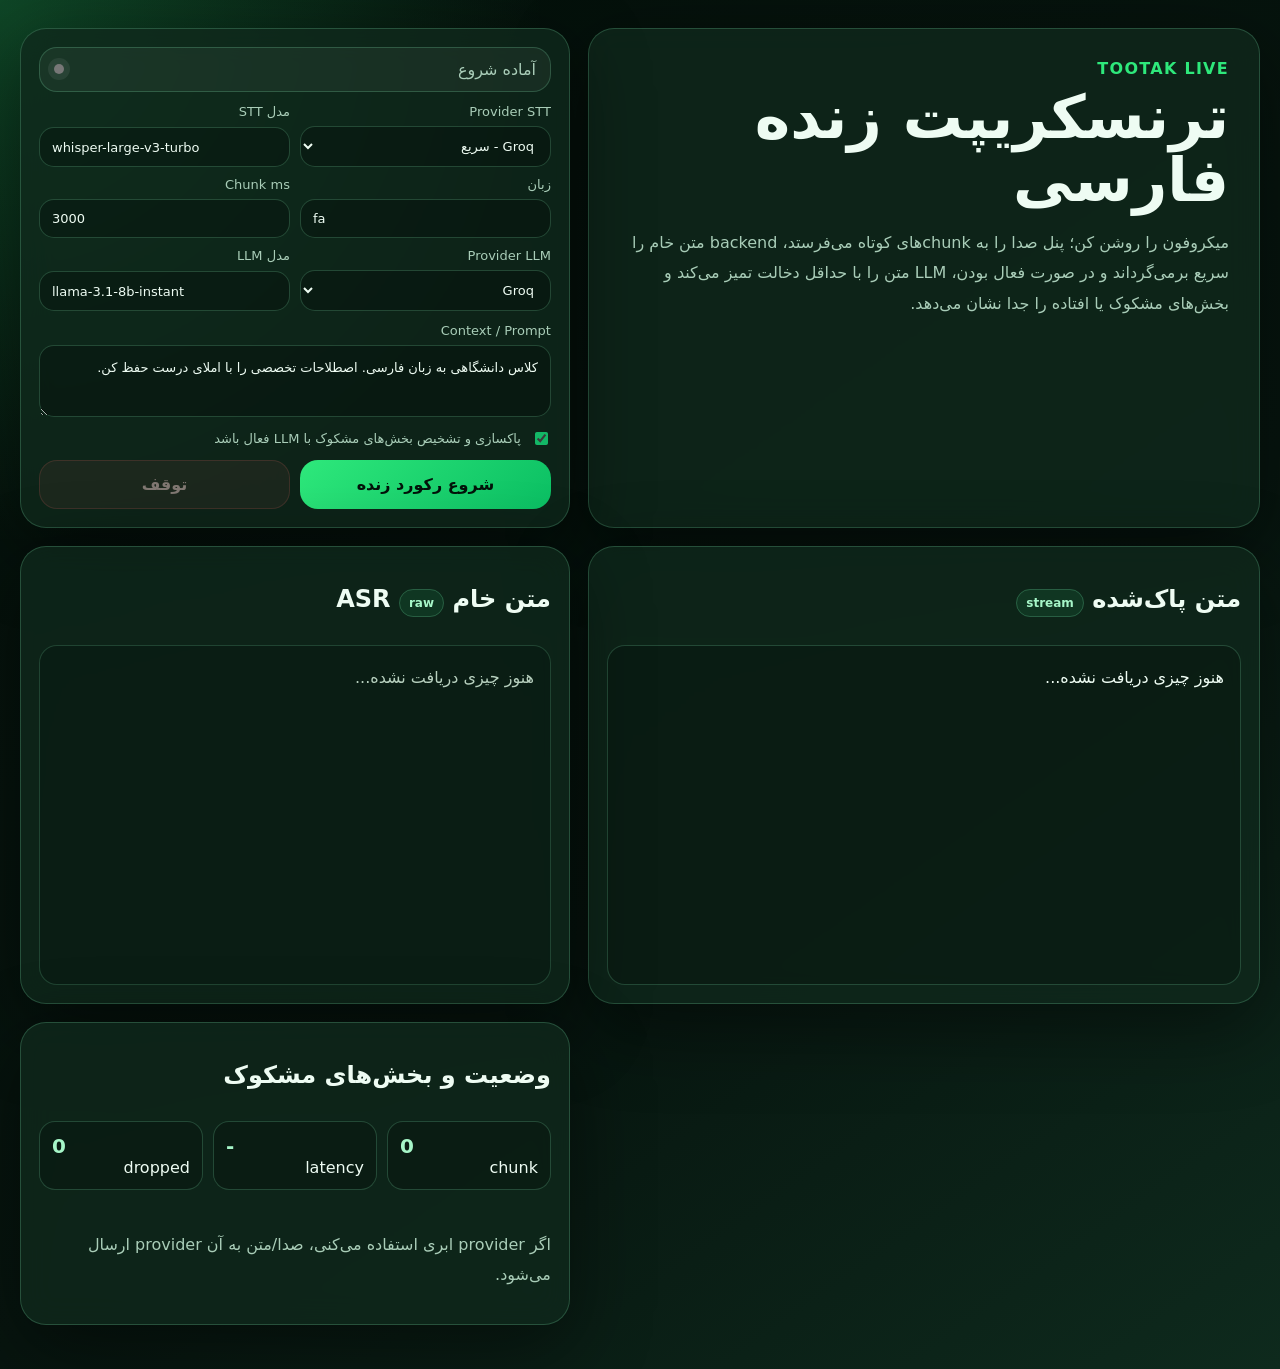
==== api/app/ui/live.html @ 8ffa88b1 "feat(live): add green realtime transcription panel" ====
<!doctype html>
<html lang="fa" dir="rtl">
<head>
  <meta charset="utf-8" />
  <meta name="viewport" content="width=device-width, initial-scale=1" />
  <title>Tootak Live</title>
  <style>
    :root{--bg:#07150f;--card:#10281ccc;--card2:#143d2bcc;--green:#2ee87b;--soft:#a6f6c8;--text:#eefcf3;--muted:#a9cdb8;--warn:#ffd166;--danger:#ff6b6b;--border:#8bffc033;font-family:Vazirmatn,IRANSans,system-ui,sans-serif}*{box-sizing:border-box}body{margin:0;min-height:100vh;background:radial-gradient(circle at top left,#2ee87b40,transparent 34rem),linear-gradient(145deg,#04100a,#07150f 60%,#0e2a1d);color:var(--text)}.wrap{width:min(1240px,calc(100% - 32px));margin:auto;padding:28px 0 44px}.hero,.main{display:grid;grid-template-columns:1.1fr .9fr;gap:18px}.card{background:var(--card);border:1px solid var(--border);border-radius:26px;box-shadow:0 22px 80px #0007;backdrop-filter:blur(16px)}.intro{padding:30px}.kicker{color:var(--green);font-weight:900;letter-spacing:.08em}h1{font-size:clamp(34px,5vw,60px);margin:8px 0 12px;line-height:1.05}p{color:var(--muted);line-height:1.9}.controls,.panel{padding:18px;display:grid;gap:12px}.status{display:flex;justify-content:space-between;align-items:center;padding:12px 14px;border:1px solid var(--border);border-radius:18px;background:#ffffff0c;color:var(--muted)}.dot{width:10px;height:10px;border-radius:50%;background:#777;box-shadow:0 0 0 6px #fff1}.dot.on{background:var(--green);box-shadow:0 0 0 8px #2ee87b24}.dot.warn{background:var(--warn)}.grid{display:grid;grid-template-columns:repeat(2,minmax(0,1fr));gap:10px}label{display:grid;gap:7px;color:var(--muted);font-size:13px}input,select,textarea{width:100%;padding:11px 12px;border-radius:15px;border:1px solid var(--border);background:#0004;color:var(--text);font:inherit;outline:none}textarea{min-height:72px;resize:vertical;line-height:1.7}.check{display:flex;gap:10px;align-items:center}.check input{width:auto;accent-color:#13b766}.buttons{display:grid;grid-template-columns:1fr 1fr;gap:10px}button{border:0;border-radius:18px;padding:14px 16px;font:inherit;font-weight:900;cursor:pointer}.start{background:linear-gradient(135deg,var(--green),#0bbf63);color:#03130a}.stop{background:#ff6b6b22;color:#ffd4d4;border:1px solid #ff6b6b55}button:disabled{opacity:.48;cursor:not-allowed}.main{margin-top:18px;align-items:start}.transcript{min-height:340px;max-height:58vh;overflow:auto;white-space:pre-wrap;line-height:2.05;background:#0003;border:1px solid var(--border);border-radius:18px;padding:16px}.raw{color:#cfe8d6;opacity:.88}.side{display:grid;gap:18px}.tag{font-size:12px;color:var(--soft);background:#2ee87b18;border:1px solid var(--border);padding:6px 9px;border-radius:999px}.events{display:grid;gap:8px;max-height:230px;overflow:auto}.event{padding:10px 12px;border-radius:14px;background:#fff1;border:1px solid var(--border);color:var(--muted);font-size:13px;line-height:1.6}.event.warn{color:#ffe5a0;border-color:#ffd16655}.event.error{color:#ffc7c7;border-color:#ff6b6b66}.metrics{display:grid;grid-template-columns:repeat(3,1fr);gap:10px}.metric{background:#0003;border:1px solid var(--border);border-radius:16px;padding:12px}.metric b{display:block;color:var(--soft);font-size:20px;direction:ltr}@media(max-width:920px){.hero,.main,.grid,.buttons{grid-template-columns:1fr}}
  </style>
</head>
<body>
  <div class="wrap">
    <section class="hero">
      <div class="card intro"><div class="kicker">TOOTAK LIVE</div><h1>ترنسکریپت زنده فارسی</h1><p>میکروفون را روشن کن؛ پنل صدا را به chunkهای کوتاه می‌فرستد، backend متن خام را سریع برمی‌گرداند و در صورت فعال بودن، LLM متن را با حداقل دخالت تمیز می‌کند و بخش‌های مشکوک یا افتاده را جدا نشان می‌دهد.</p></div>
      <div class="card controls">
        <div class="status"><span id="statusText">آماده شروع</span><i id="statusDot" class="dot"></i></div>
        <div class="grid">
          <label>Provider STT<select id="provider"><option value="groq" selected>Groq - سریع</option><option value="openai">OpenAI-compatible</option><option value="local">Local faster-whisper</option><option value="custom">Custom</option></select></label>
          <label>مدل STT<input id="sttModel" value="whisper-large-v3-turbo" dir="ltr"></label>
          <label>زبان<input id="language" value="fa" dir="ltr"></label>
          <label>Chunk ms<input id="chunkMs" value="3000" type="number" min="1000" step="250" dir="ltr"></label>
          <label>Provider LLM<select id="llmProvider"><option value="groq" selected>Groq</option><option value="openai">OpenAI-compatible</option><option value="custom">Custom</option></select></label>
          <label>مدل LLM<input id="llmModel" value="llama-3.1-8b-instant" dir="ltr"></label>
        </div>
        <label>Context / Prompt<textarea id="prompt">کلاس دانشگاهی به زبان فارسی. اصطلاحات تخصصی را با املای درست حفظ کن.</textarea></label>
        <label class="check"><input id="llmEnabled" type="checkbox" checked> پاکسازی و تشخیص بخش‌های مشکوک با LLM فعال باشد</label>
        <div class="buttons"><button id="startBtn" class="start">شروع رکورد زنده</button><button id="stopBtn" class="stop" disabled>توقف</button></div>
      </div>
    </section>
    <section class="main">
      <div class="card panel"><h2>متن پاک‌شده <span class="tag">stream</span></h2><div id="cleanTranscript" class="transcript">هنوز چیزی دریافت نشده...</div></div>
      <div class="side"><div class="card panel"><h2>متن خام ASR <span class="tag">raw</span></h2><div id="rawTranscript" class="transcript raw">هنوز چیزی دریافت نشده...</div></div><div class="card panel"><h2>وضعیت و بخش‌های مشکوک</h2><div class="metrics"><div class="metric"><b id="chunksCount">0</b><span>chunk</span></div><div class="metric"><b id="lastLatency">-</b><span>latency</span></div><div class="metric"><b id="droppedCount">0</b><span>dropped</span></div></div><div id="events" class="events"></div><p>اگر provider ابری استفاده می‌کنی، صدا/متن به آن provider ارسال می‌شود.</p></div></div>
    </section>
  </div>
<script>
const $=id=>document.getElementById(id);const state={ws:null,recorder:null,stream:null,chunks:0,dropped:0,cleanEmpty:true,rawEmpty:true};
function setStatus(t,m='idle'){$('statusText').textContent=t;$('statusDot').className='dot'+(m==='on'?' on':m==='warn'?' warn':'')}
function addEvent(t,k='info'){const e=document.createElement('div');e.className='event '+(k==='warning'?'warn':k==='error'?'error':'');e.textContent=new Date().toLocaleTimeString('fa-IR')+' — '+t;$('events').prepend(e)}
function appendText(el,t,key){if(!t)return;if(state[key]){el.textContent='';state[key]=false}el.textContent=(el.textContent+' '+t).trim();el.scrollTop=el.scrollHeight}
function wsUrl(){return `${location.protocol==='https:'?'wss':'ws'}://${location.host}/live/ws`}
function bestMimeType(){const c=['audio/webm;codecs=opus','audio/webm','audio/ogg;codecs=opus','audio/mp4'];return c.find(x=>window.MediaRecorder&&MediaRecorder.isTypeSupported(x))||''}
async function startLive(){if(!navigator.mediaDevices?.getUserMedia){addEvent('مرورگر به میکروفون دسترسی ندارد.','error');return}$('startBtn').disabled=true;setStatus('در حال گرفتن اجازه میکروفون...','warn');try{const mimeType=bestMimeType();state.stream=await navigator.mediaDevices.getUserMedia({audio:{echoCancellation:true,noiseSuppression:true,autoGainControl:true}});state.ws=new WebSocket(wsUrl());state.ws.binaryType='arraybuffer';state.ws.onopen=()=>{state.ws.send(JSON.stringify({type:'start',provider:$('provider').value,stt_model:$('sttModel').value.trim(),language:$('language').value.trim()||'fa',prompt:$('prompt').value.trim(),mime_type:mimeType||'audio/webm',llm_enabled:$('llmEnabled').checked,llm_provider:$('llmProvider').value,llm_model:$('llmModel').value.trim()}));state.recorder=new MediaRecorder(state.stream,mimeType?{mimeType}:undefined);state.recorder.ondataavailable=async ev=>{if(!ev.data||ev.data.size===0||state.ws?.readyState!==WebSocket.OPEN)return;state.ws.send(await ev.data.arrayBuffer())};state.recorder.onerror=ev=>addEvent('خطای recorder: '+(ev.error?.message||ev.type),'error');state.recorder.start(Math.max(1000,Number($('chunkMs').value||3000)));$('stopBtn').disabled=false;setStatus('در حال ضبط و ارسال زنده','on');addEvent('جلسه live شروع شد. فرمت: '+(mimeType||'default'))};state.ws.onmessage=ev=>handleServerMessage(JSON.parse(ev.data));state.ws.onerror=()=>addEvent('خطای WebSocket. تنظیمات provider/key را چک کن.','error');state.ws.onclose=()=>{setStatus('اتصال بسته شد');cleanupMedia();$('startBtn').disabled=false;$('stopBtn').disabled=true}}catch(err){addEvent('شروع live ناموفق بود: '+err.message,'error');setStatus('خطا');cleanupMedia();$('startBtn').disabled=false}}
function handleServerMessage(m){if(m.type==='ready')addEvent('backend آماده است.');if(m.type==='queued')setStatus(`صف پردازش: ${m.queue_size}`,'on');if(m.type==='processing')setStatus(`پردازش chunk ${m.chunk_index}`,'on');if(m.type==='warning'){state.dropped=m.dropped_chunks??state.dropped;$('droppedCount').textContent=state.dropped;addEvent(m.message||'هشدار','warning')}if(m.type==='error')addEvent(m.message||'خطا','error');if(m.type==='transcript'){state.chunks++;$('chunksCount').textContent=state.chunks;$('lastLatency').textContent=`${Math.round(m.timing_ms?.total||0)}ms`;appendText($('cleanTranscript'),m.clean_delta||m.clean_text,'cleanEmpty');appendText($('rawTranscript'),m.raw_delta||m.raw_text,'rawEmpty');const miss=Array.isArray(m.possible_missing_words)?m.possible_missing_words.filter(Boolean):[];const unc=Array.isArray(m.uncertain_spans)?m.uncertain_spans.filter(Boolean):[];const flags=Array.isArray(m.quality_flags)?m.quality_flags:[];if(miss.length||unc.length||flags.length)addEvent(`chunk ${m.chunk_index}: مشکوک=${unc.join('، ')||'-'} | افتاده=${miss.join('، ')||'-'}`,'warning');if(m.llm&&m.llm.enabled===false&&m.llm.reason)addEvent('LLM خاموش/ناموفق: '+m.llm.reason,'warning')}if(m.type==='done')addEvent('جلسه پایان یافت.')}
function stopLive(){try{state.recorder?.stop()}catch(_){}if(state.ws?.readyState===WebSocket.OPEN){state.ws.send(JSON.stringify({type:'stop'}));setTimeout(()=>state.ws?.close(),700)}cleanupMedia();setStatus('در حال توقف...','warn')}
function cleanupMedia(){try{state.stream?.getTracks().forEach(t=>t.stop())}catch(_){}state.stream=null;state.recorder=null}
$('startBtn').addEventListener('click',startLive);$('stopBtn').addEventListener('click',stopLive);$('provider').addEventListener('change',()=>{if($('provider').value==='groq'&&!$('sttModel').value.trim())$('sttModel').value='whisper-large-v3-turbo'});
</script>
</body>
</html>
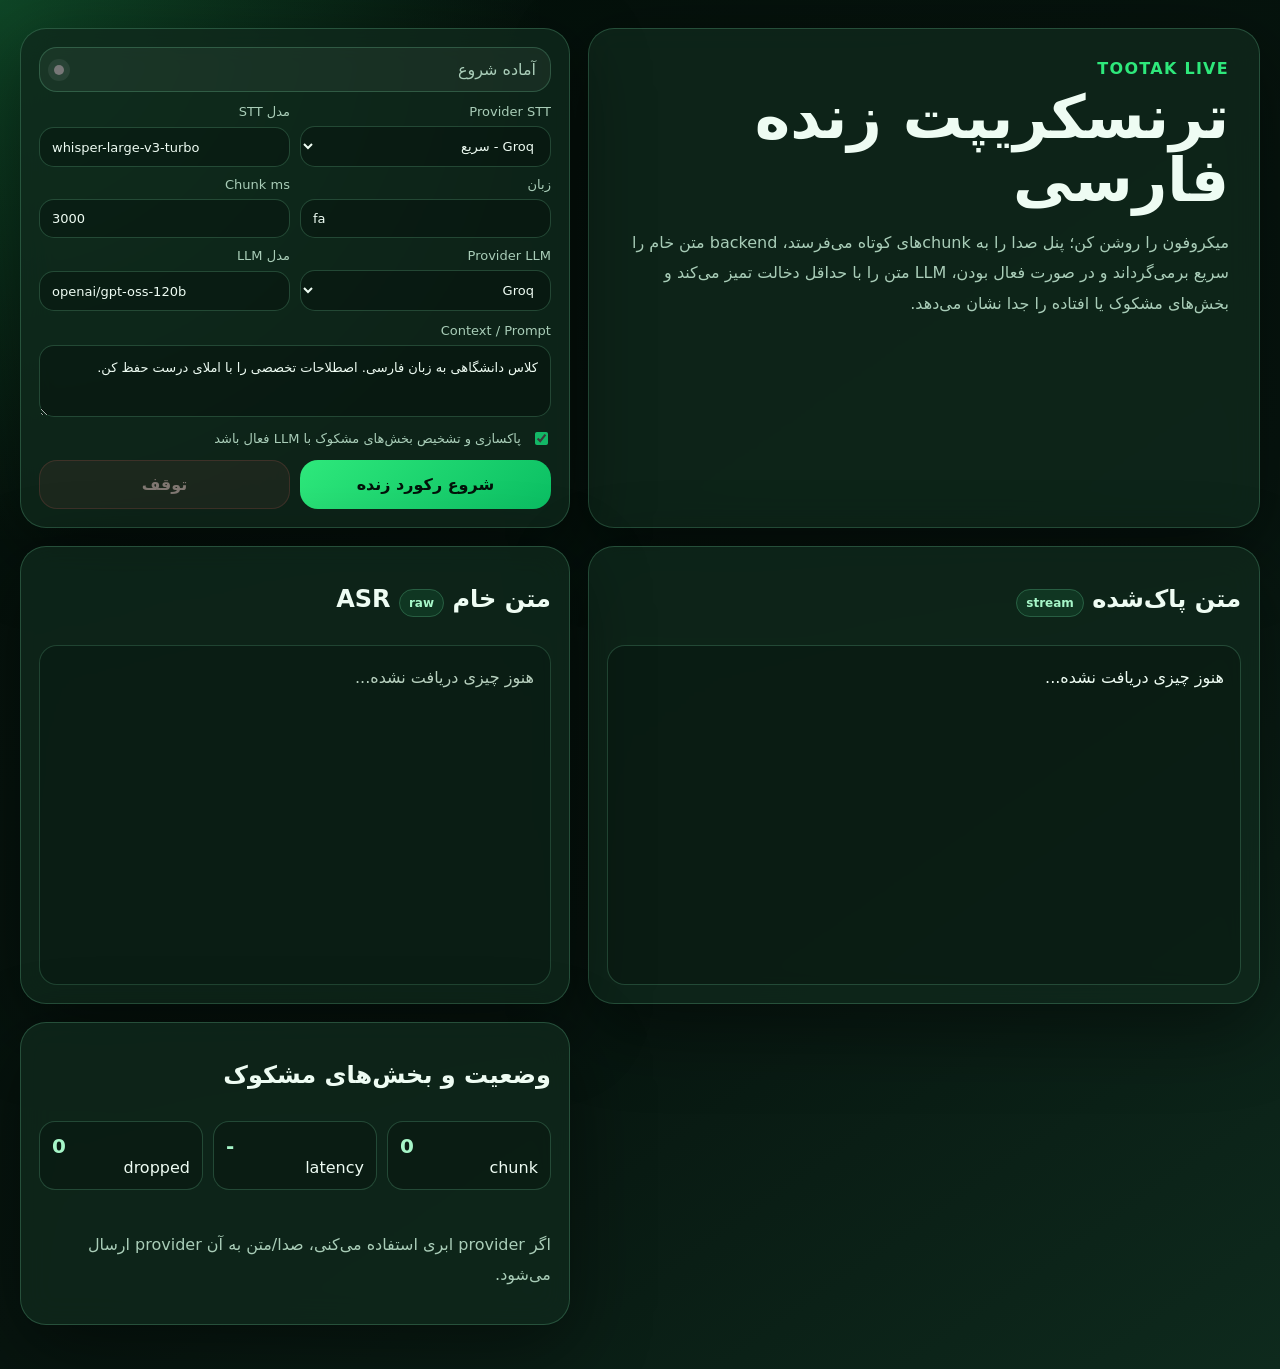
==== commit 7ac2d55d: "fix(live): show clear microphone device errors" ====
--- a/api/app/ui/live.html
+++ b/api/app/ui/live.html
@@ -20,7 +20,7 @@
           <label>زبان<input id="language" value="fa" dir="ltr"></label>
           <label>Chunk ms<input id="chunkMs" value="3000" type="number" min="1000" step="250" dir="ltr"></label>
           <label>Provider LLM<select id="llmProvider"><option value="groq" selected>Groq</option><option value="openai">OpenAI-compatible</option><option value="custom">Custom</option></select></label>
-          <label>مدل LLM<input id="llmModel" value="llama-3.1-8b-instant" dir="ltr"></label>
+          <label>مدل LLM<input id="llmModel" value="openai/gpt-oss-120b" dir="ltr"></label>
         </div>
         <label>Context / Prompt<textarea id="prompt">کلاس دانشگاهی به زبان فارسی. اصطلاحات تخصصی را با املای درست حفظ کن.</textarea></label>
         <label class="check"><input id="llmEnabled" type="checkbox" checked> پاکسازی و تشخیص بخش‌های مشکوک با LLM فعال باشد</label>
@@ -36,10 +36,11 @@
 const $=id=>document.getElementById(id);const state={ws:null,recorder:null,stream:null,chunks:0,dropped:0,cleanEmpty:true,rawEmpty:true};
 function setStatus(t,m='idle'){$('statusText').textContent=t;$('statusDot').className='dot'+(m==='on'?' on':m==='warn'?' warn':'')}
 function addEvent(t,k='info'){const e=document.createElement('div');e.className='event '+(k==='warning'?'warn':k==='error'?'error':'');e.textContent=new Date().toLocaleTimeString('fa-IR')+' — '+t;$('events').prepend(e)}
+function explainMicError(err){const n=err&&err.name?err.name:'';if(n==='NotFoundError'||n==='DevicesNotFoundError')return 'میکروفون پیدا نشد. اگر روی PC هستی، میکروفون/درایور/تنظیمات Sound ویندوز را چک کن یا یک هدست وصل کن.';if(n==='NotAllowedError'||n==='PermissionDeniedError')return 'اجازه دسترسی به میکروفون رد شده. از کنار آدرس سایت در مرورگر، Mic permission را Allow کن.';if(n==='NotReadableError'||n==='TrackStartError')return 'میکروفون توسط برنامه دیگری درگیر است یا ویندوز اجازه استفاده نمی‌دهد.';if(n==='SecurityError')return 'مرورگر به دلیل امنیتی اجازه میکروفون نمی‌دهد. صفحه باید روی localhost یا HTTPS باز شود.';return 'شروع live ناموفق بود: '+(err&&err.message?err.message:n||'خطای نامشخص میکروفون')}
 function appendText(el,t,key){if(!t)return;if(state[key]){el.textContent='';state[key]=false}el.textContent=(el.textContent+' '+t).trim();el.scrollTop=el.scrollHeight}
 function wsUrl(){return `${location.protocol==='https:'?'wss':'ws'}://${location.host}/live/ws`}
 function bestMimeType(){const c=['audio/webm;codecs=opus','audio/webm','audio/ogg;codecs=opus','audio/mp4'];return c.find(x=>window.MediaRecorder&&MediaRecorder.isTypeSupported(x))||''}
-async function startLive(){if(!navigator.mediaDevices?.getUserMedia){addEvent('مرورگر به میکروفون دسترسی ندارد.','error');return}$('startBtn').disabled=true;setStatus('در حال گرفتن اجازه میکروفون...','warn');try{const mimeType=bestMimeType();state.stream=await navigator.mediaDevices.getUserMedia({audio:{echoCancellation:true,noiseSuppression:true,autoGainControl:true}});state.ws=new WebSocket(wsUrl());state.ws.binaryType='arraybuffer';state.ws.onopen=()=>{state.ws.send(JSON.stringify({type:'start',provider:$('provider').value,stt_model:$('sttModel').value.trim(),language:$('language').value.trim()||'fa',prompt:$('prompt').value.trim(),mime_type:mimeType||'audio/webm',llm_enabled:$('llmEnabled').checked,llm_provider:$('llmProvider').value,llm_model:$('llmModel').value.trim()}));state.recorder=new MediaRecorder(state.stream,mimeType?{mimeType}:undefined);state.recorder.ondataavailable=async ev=>{if(!ev.data||ev.data.size===0||state.ws?.readyState!==WebSocket.OPEN)return;state.ws.send(await ev.data.arrayBuffer())};state.recorder.onerror=ev=>addEvent('خطای recorder: '+(ev.error?.message||ev.type),'error');state.recorder.start(Math.max(1000,Number($('chunkMs').value||3000)));$('stopBtn').disabled=false;setStatus('در حال ضبط و ارسال زنده','on');addEvent('جلسه live شروع شد. فرمت: '+(mimeType||'default'))};state.ws.onmessage=ev=>handleServerMessage(JSON.parse(ev.data));state.ws.onerror=()=>addEvent('خطای WebSocket. تنظیمات provider/key را چک کن.','error');state.ws.onclose=()=>{setStatus('اتصال بسته شد');cleanupMedia();$('startBtn').disabled=false;$('stopBtn').disabled=true}}catch(err){addEvent('شروع live ناموفق بود: '+err.message,'error');setStatus('خطا');cleanupMedia();$('startBtn').disabled=false}}
+async function startLive(){if(!navigator.mediaDevices?.getUserMedia){addEvent('این مرورگر یا این صفحه دسترسی getUserMedia ندارد؛ از Chrome/Edge و localhost یا HTTPS استفاده کن.','error');return}$('startBtn').disabled=true;setStatus('در حال گرفتن اجازه میکروفون...','warn');try{const mimeType=bestMimeType();state.stream=await navigator.mediaDevices.getUserMedia({audio:{echoCancellation:true,noiseSuppression:true,autoGainControl:true}});state.ws=new WebSocket(wsUrl());state.ws.binaryType='arraybuffer';state.ws.onopen=()=>{state.ws.send(JSON.stringify({type:'start',provider:$('provider').value,stt_model:$('sttModel').value.trim(),language:$('language').value.trim()||'fa',prompt:$('prompt').value.trim(),mime_type:mimeType||'audio/webm',llm_enabled:$('llmEnabled').checked,llm_provider:$('llmProvider').value,llm_model:$('llmModel').value.trim()}));state.recorder=new MediaRecorder(state.stream,mimeType?{mimeType}:undefined);state.recorder.ondataavailable=async ev=>{if(!ev.data||ev.data.size===0||state.ws?.readyState!==WebSocket.OPEN)return;state.ws.send(await ev.data.arrayBuffer())};state.recorder.onerror=ev=>addEvent('خطای recorder: '+(ev.error?.message||ev.type),'error');state.recorder.start(Math.max(1000,Number($('chunkMs').value||3000)));$('stopBtn').disabled=false;setStatus('در حال ضبط و ارسال زنده','on');addEvent('جلسه live شروع شد. فرمت: '+(mimeType||'default'))};state.ws.onmessage=ev=>handleServerMessage(JSON.parse(ev.data));state.ws.onerror=()=>addEvent('خطای WebSocket. تنظیمات provider/key را چک کن.','error');state.ws.onclose=()=>{setStatus('اتصال بسته شد');cleanupMedia();$('startBtn').disabled=false;$('stopBtn').disabled=true}}catch(err){addEvent(explainMicError(err),'error');setStatus('خطا');cleanupMedia();$('startBtn').disabled=false}}
 function handleServerMessage(m){if(m.type==='ready')addEvent('backend آماده است.');if(m.type==='queued')setStatus(`صف پردازش: ${m.queue_size}`,'on');if(m.type==='processing')setStatus(`پردازش chunk ${m.chunk_index}`,'on');if(m.type==='warning'){state.dropped=m.dropped_chunks??state.dropped;$('droppedCount').textContent=state.dropped;addEvent(m.message||'هشدار','warning')}if(m.type==='error')addEvent(m.message||'خطا','error');if(m.type==='transcript'){state.chunks++;$('chunksCount').textContent=state.chunks;$('lastLatency').textContent=`${Math.round(m.timing_ms?.total||0)}ms`;appendText($('cleanTranscript'),m.clean_delta||m.clean_text,'cleanEmpty');appendText($('rawTranscript'),m.raw_delta||m.raw_text,'rawEmpty');const miss=Array.isArray(m.possible_missing_words)?m.possible_missing_words.filter(Boolean):[];const unc=Array.isArray(m.uncertain_spans)?m.uncertain_spans.filter(Boolean):[];const flags=Array.isArray(m.quality_flags)?m.quality_flags:[];if(miss.length||unc.length||flags.length)addEvent(`chunk ${m.chunk_index}: مشکوک=${unc.join('، ')||'-'} | افتاده=${miss.join('، ')||'-'}`,'warning');if(m.llm&&m.llm.enabled===false&&m.llm.reason)addEvent('LLM خاموش/ناموفق: '+m.llm.reason,'warning')}if(m.type==='done')addEvent('جلسه پایان یافت.')}
 function stopLive(){try{state.recorder?.stop()}catch(_){}if(state.ws?.readyState===WebSocket.OPEN){state.ws.send(JSON.stringify({type:'stop'}));setTimeout(()=>state.ws?.close(),700)}cleanupMedia();setStatus('در حال توقف...','warn')}
 function cleanupMedia(){try{state.stream?.getTracks().forEach(t=>t.stop())}catch(_){}state.stream=null;state.recorder=null}
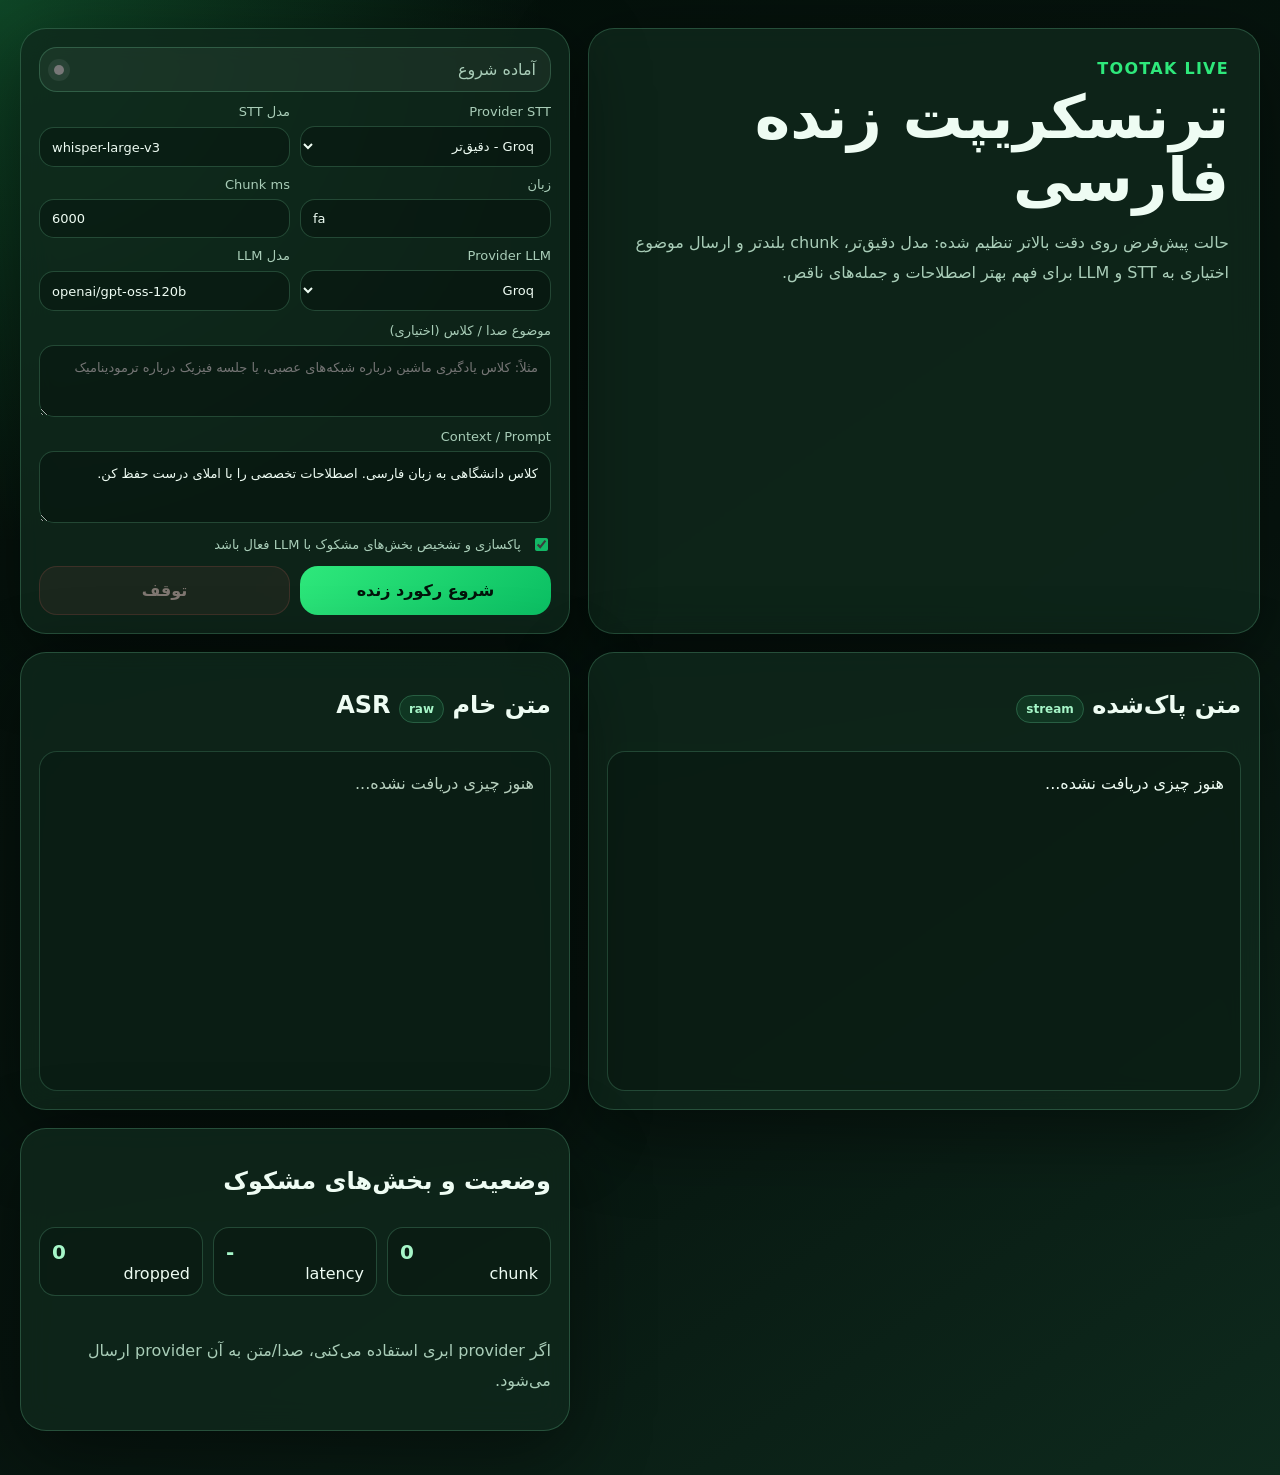
==== commit ca60be69: "feat(live): add optional audio topic and accuracy-first defaults" ====
--- a/api/app/ui/live.html
+++ b/api/app/ui/live.html
@@ -11,17 +11,18 @@
 <body>
   <div class="wrap">
     <section class="hero">
-      <div class="card intro"><div class="kicker">TOOTAK LIVE</div><h1>ترنسکریپت زنده فارسی</h1><p>میکروفون را روشن کن؛ پنل صدا را به chunkهای کوتاه می‌فرستد، backend متن خام را سریع برمی‌گرداند و در صورت فعال بودن، LLM متن را با حداقل دخالت تمیز می‌کند و بخش‌های مشکوک یا افتاده را جدا نشان می‌دهد.</p></div>
+      <div class="card intro"><div class="kicker">TOOTAK LIVE</div><h1>ترنسکریپت زنده فارسی</h1><p>حالت پیش‌فرض روی دقت بالاتر تنظیم شده: مدل دقیق‌تر، chunk بلندتر و ارسال موضوع اختیاری به STT و LLM برای فهم بهتر اصطلاحات و جمله‌های ناقص.</p></div>
       <div class="card controls">
         <div class="status"><span id="statusText">آماده شروع</span><i id="statusDot" class="dot"></i></div>
         <div class="grid">
-          <label>Provider STT<select id="provider"><option value="groq" selected>Groq - سریع</option><option value="openai">OpenAI-compatible</option><option value="local">Local faster-whisper</option><option value="custom">Custom</option></select></label>
-          <label>مدل STT<input id="sttModel" value="whisper-large-v3-turbo" dir="ltr"></label>
+          <label>Provider STT<select id="provider"><option value="groq" selected>Groq - دقیق‌تر</option><option value="openai">OpenAI-compatible</option><option value="local">Local faster-whisper</option><option value="custom">Custom</option></select></label>
+          <label>مدل STT<input id="sttModel" value="whisper-large-v3" dir="ltr"></label>
           <label>زبان<input id="language" value="fa" dir="ltr"></label>
-          <label>Chunk ms<input id="chunkMs" value="3000" type="number" min="1000" step="250" dir="ltr"></label>
+          <label>Chunk ms<input id="chunkMs" value="6000" type="number" min="3000" step="500" dir="ltr"></label>
           <label>Provider LLM<select id="llmProvider"><option value="groq" selected>Groq</option><option value="openai">OpenAI-compatible</option><option value="custom">Custom</option></select></label>
           <label>مدل LLM<input id="llmModel" value="openai/gpt-oss-120b" dir="ltr"></label>
         </div>
+        <label>موضوع صدا / کلاس (اختیاری)<textarea id="audioTopic" placeholder="مثلاً: کلاس یادگیری ماشین درباره شبکه‌های عصبی، یا جلسه فیزیک درباره ترمودینامیک"></textarea></label>
         <label>Context / Prompt<textarea id="prompt">کلاس دانشگاهی به زبان فارسی. اصطلاحات تخصصی را با املای درست حفظ کن.</textarea></label>
         <label class="check"><input id="llmEnabled" type="checkbox" checked> پاکسازی و تشخیص بخش‌های مشکوک با LLM فعال باشد</label>
         <div class="buttons"><button id="startBtn" class="start">شروع رکورد زنده</button><button id="stopBtn" class="stop" disabled>توقف</button></div>
@@ -33,18 +34,21 @@
     </section>
   </div>
 <script>
-const $=id=>document.getElementById(id);const state={ws:null,recorder:null,stream:null,chunks:0,dropped:0,cleanEmpty:true,rawEmpty:true};
+const $=id=>document.getElementById(id);const state={ws:null,recorder:null,stream:null,chunks:0,dropped:0,cleanEmpty:true,rawEmpty:true,recording:false,chunkTimer:null,mimeType:''};
 function setStatus(t,m='idle'){$('statusText').textContent=t;$('statusDot').className='dot'+(m==='on'?' on':m==='warn'?' warn':'')}
 function addEvent(t,k='info'){const e=document.createElement('div');e.className='event '+(k==='warning'?'warn':k==='error'?'error':'');e.textContent=new Date().toLocaleTimeString('fa-IR')+' — '+t;$('events').prepend(e)}
 function explainMicError(err){const n=err&&err.name?err.name:'';if(n==='NotFoundError'||n==='DevicesNotFoundError')return 'میکروفون پیدا نشد. اگر روی PC هستی، میکروفون/درایور/تنظیمات Sound ویندوز را چک کن یا یک هدست وصل کن.';if(n==='NotAllowedError'||n==='PermissionDeniedError')return 'اجازه دسترسی به میکروفون رد شده. از کنار آدرس سایت در مرورگر، Mic permission را Allow کن.';if(n==='NotReadableError'||n==='TrackStartError')return 'میکروفون توسط برنامه دیگری درگیر است یا ویندوز اجازه استفاده نمی‌دهد.';if(n==='SecurityError')return 'مرورگر به دلیل امنیتی اجازه میکروفون نمی‌دهد. صفحه باید روی localhost یا HTTPS باز شود.';return 'شروع live ناموفق بود: '+(err&&err.message?err.message:n||'خطای نامشخص میکروفون')}
 function appendText(el,t,key){if(!t)return;if(state[key]){el.textContent='';state[key]=false}el.textContent=(el.textContent+' '+t).trim();el.scrollTop=el.scrollHeight}
 function wsUrl(){return `${location.protocol==='https:'?'wss':'ws'}://${location.host}/live/ws`}
 function bestMimeType(){const c=['audio/webm;codecs=opus','audio/webm','audio/ogg;codecs=opus','audio/mp4'];return c.find(x=>window.MediaRecorder&&MediaRecorder.isTypeSupported(x))||''}
-async function startLive(){if(!navigator.mediaDevices?.getUserMedia){addEvent('این مرورگر یا این صفحه دسترسی getUserMedia ندارد؛ از Chrome/Edge و localhost یا HTTPS استفاده کن.','error');return}$('startBtn').disabled=true;setStatus('در حال گرفتن اجازه میکروفون...','warn');try{const mimeType=bestMimeType();state.stream=await navigator.mediaDevices.getUserMedia({audio:{echoCancellation:true,noiseSuppression:true,autoGainControl:true}});state.ws=new WebSocket(wsUrl());state.ws.binaryType='arraybuffer';state.ws.onopen=()=>{state.ws.send(JSON.stringify({type:'start',provider:$('provider').value,stt_model:$('sttModel').value.trim(),language:$('language').value.trim()||'fa',prompt:$('prompt').value.trim(),mime_type:mimeType||'audio/webm',llm_enabled:$('llmEnabled').checked,llm_provider:$('llmProvider').value,llm_model:$('llmModel').value.trim()}));state.recorder=new MediaRecorder(state.stream,mimeType?{mimeType}:undefined);state.recorder.ondataavailable=async ev=>{if(!ev.data||ev.data.size===0||state.ws?.readyState!==WebSocket.OPEN)return;state.ws.send(await ev.data.arrayBuffer())};state.recorder.onerror=ev=>addEvent('خطای recorder: '+(ev.error?.message||ev.type),'error');state.recorder.start(Math.max(1000,Number($('chunkMs').value||3000)));$('stopBtn').disabled=false;setStatus('در حال ضبط و ارسال زنده','on');addEvent('جلسه live شروع شد. فرمت: '+(mimeType||'default'))};state.ws.onmessage=ev=>handleServerMessage(JSON.parse(ev.data));state.ws.onerror=()=>addEvent('خطای WebSocket. تنظیمات provider/key را چک کن.','error');state.ws.onclose=()=>{setStatus('اتصال بسته شد');cleanupMedia();$('startBtn').disabled=false;$('stopBtn').disabled=true}}catch(err){addEvent(explainMicError(err),'error');setStatus('خطا');cleanupMedia();$('startBtn').disabled=false}}
-function handleServerMessage(m){if(m.type==='ready')addEvent('backend آماده است.');if(m.type==='queued')setStatus(`صف پردازش: ${m.queue_size}`,'on');if(m.type==='processing')setStatus(`پردازش chunk ${m.chunk_index}`,'on');if(m.type==='warning'){state.dropped=m.dropped_chunks??state.dropped;$('droppedCount').textContent=state.dropped;addEvent(m.message||'هشدار','warning')}if(m.type==='error')addEvent(m.message||'خطا','error');if(m.type==='transcript'){state.chunks++;$('chunksCount').textContent=state.chunks;$('lastLatency').textContent=`${Math.round(m.timing_ms?.total||0)}ms`;appendText($('cleanTranscript'),m.clean_delta||m.clean_text,'cleanEmpty');appendText($('rawTranscript'),m.raw_delta||m.raw_text,'rawEmpty');const miss=Array.isArray(m.possible_missing_words)?m.possible_missing_words.filter(Boolean):[];const unc=Array.isArray(m.uncertain_spans)?m.uncertain_spans.filter(Boolean):[];const flags=Array.isArray(m.quality_flags)?m.quality_flags:[];if(miss.length||unc.length||flags.length)addEvent(`chunk ${m.chunk_index}: مشکوک=${unc.join('، ')||'-'} | افتاده=${miss.join('، ')||'-'}`,'warning');if(m.llm&&m.llm.enabled===false&&m.llm.reason)addEvent('LLM خاموش/ناموفق: '+m.llm.reason,'warning')}if(m.type==='done')addEvent('جلسه پایان یافت.')}
-function stopLive(){try{state.recorder?.stop()}catch(_){}if(state.ws?.readyState===WebSocket.OPEN){state.ws.send(JSON.stringify({type:'stop'}));setTimeout(()=>state.ws?.close(),700)}cleanupMedia();setStatus('در حال توقف...','warn')}
-function cleanupMedia(){try{state.stream?.getTracks().forEach(t=>t.stop())}catch(_){}state.stream=null;state.recorder=null}
-$('startBtn').addEventListener('click',startLive);$('stopBtn').addEventListener('click',stopLive);$('provider').addEventListener('change',()=>{if($('provider').value==='groq'&&!$('sttModel').value.trim())$('sttModel').value='whisper-large-v3-turbo'});
+function getChunkMs(){return Math.max(3000,Number($('chunkMs').value||6000))}
+function sendBlob(blob){if(!blob||blob.size===0||state.ws?.readyState!==WebSocket.OPEN)return;blob.arrayBuffer().then(buf=>state.ws?.readyState===WebSocket.OPEN&&state.ws.send(buf)).catch(err=>addEvent('ارسال chunk ناموفق بود: '+err.message,'error'))}
+function startStandaloneChunk(){if(!state.recording||!state.stream||state.ws?.readyState!==WebSocket.OPEN)return;let parts=[];try{state.recorder=new MediaRecorder(state.stream,state.mimeType?{mimeType:state.mimeType}:undefined)}catch(err){addEvent('ساخت recorder ناموفق بود: '+err.message,'error');stopLive();return}state.recorder.ondataavailable=ev=>{if(ev.data&&ev.data.size>0)parts.push(ev.data)};state.recorder.onerror=ev=>addEvent('خطای recorder: '+(ev.error?.message||ev.type),'error');state.recorder.onstop=()=>{const blob=new Blob(parts,{type:state.mimeType||'audio/webm'});sendBlob(blob);parts=[];if(state.recording){state.chunkTimer=setTimeout(startStandaloneChunk,30)}};state.recorder.start();state.chunkTimer=setTimeout(()=>{try{if(state.recorder&&state.recorder.state==='recording')state.recorder.stop()}catch(err){addEvent('توقف chunk ناموفق بود: '+err.message,'error')}},getChunkMs())}
+async function startLive(){if(!navigator.mediaDevices?.getUserMedia){addEvent('این مرورگر یا این صفحه دسترسی getUserMedia ندارد؛ از Chrome/Edge و localhost یا HTTPS استفاده کن.','error');return}$('startBtn').disabled=true;setStatus('در حال گرفتن اجازه میکروفون...','warn');try{state.mimeType=bestMimeType();state.stream=await navigator.mediaDevices.getUserMedia({audio:{echoCancellation:true,noiseSuppression:true,autoGainControl:true}});state.ws=new WebSocket(wsUrl());state.ws.binaryType='arraybuffer';state.ws.onopen=()=>{state.ws.send(JSON.stringify({type:'start',provider:$('provider').value,stt_model:$('sttModel').value.trim(),language:$('language').value.trim()||'fa',audio_topic:$('audioTopic').value.trim(),prompt:$('prompt').value.trim(),mime_type:state.mimeType||'audio/webm',llm_enabled:$('llmEnabled').checked,llm_provider:$('llmProvider').value,llm_model:$('llmModel').value.trim()}));state.recording=true;startStandaloneChunk();$('stopBtn').disabled=false;setStatus('در حال ضبط و ارسال زنده','on');addEvent('جلسه live شروع شد. فرمت: '+(state.mimeType||'default')+'؛ حالت دقت بالاتر فعال است و هر chunk فایل مستقل است.')};state.ws.onmessage=ev=>handleServerMessage(JSON.parse(ev.data));state.ws.onerror=()=>addEvent('خطای WebSocket. تنظیمات provider/key را چک کن.','error');state.ws.onclose=()=>{setStatus('اتصال بسته شد');cleanupMedia();$('startBtn').disabled=false;$('stopBtn').disabled=true}}catch(err){addEvent(explainMicError(err),'error');setStatus('خطا');cleanupMedia();$('startBtn').disabled=false}}
+function handleServerMessage(m){if(m.type==='ready')addEvent('backend آماده است.');if(m.type==='queued')setStatus(`صف پردازش: ${m.queue_size}`,'on');if(m.type==='processing')setStatus(`پردازش chunk ${m.chunk_index}`,'on');if(m.type==='warning'){state.dropped=m.dropped_chunks??state.dropped;$('droppedCount').textContent=state.dropped;addEvent(m.message||'هشدار','warning')}if(m.type==='fatal'){addEvent(m.message||'خطای جدی provider؛ ضبط متوقف شد.','error');setStatus('خطای provider');cleanupMedia();try{state.ws?.close()}catch(_){}$('startBtn').disabled=false;$('stopBtn').disabled=true}if(m.type==='error')addEvent(m.message||'خطا','error');if(m.type==='transcript'){state.chunks++;$('chunksCount').textContent=state.chunks;$('lastLatency').textContent=`${Math.round(m.timing_ms?.total||0)}ms`;appendText($('cleanTranscript'),m.clean_delta||m.clean_text,'cleanEmpty');appendText($('rawTranscript'),m.raw_delta||m.raw_text,'rawEmpty');const miss=Array.isArray(m.possible_missing_words)?m.possible_missing_words.filter(Boolean):[];const unc=Array.isArray(m.uncertain_spans)?m.uncertain_spans.filter(Boolean):[];const flags=Array.isArray(m.quality_flags)?m.quality_flags:[];if(miss.length||unc.length||flags.length)addEvent(`chunk ${m.chunk_index}: مشکوک=${unc.join('، ')||'-'} | افتاده=${miss.join('، ')||'-'}`,'warning');if(m.llm&&m.llm.enabled===false&&m.llm.reason)addEvent('LLM خاموش/ناموفق: '+m.llm.reason,'warning')}if(m.type==='done')addEvent('جلسه پایان یافت.')}
+function stopLive(){state.recording=false;if(state.chunkTimer){clearTimeout(state.chunkTimer);state.chunkTimer=null}try{if(state.recorder&&state.recorder.state==='recording')state.recorder.stop()}catch(_){}if(state.ws?.readyState===WebSocket.OPEN){state.ws.send(JSON.stringify({type:'stop'}));setTimeout(()=>state.ws?.close(),700)}cleanupMedia();setStatus('در حال توقف...','warn')}
+function cleanupMedia(){state.recording=false;if(state.chunkTimer){clearTimeout(state.chunkTimer);state.chunkTimer=null}try{state.stream?.getTracks().forEach(t=>t.stop())}catch(_){}state.stream=null;state.recorder=null}
+$('startBtn').addEventListener('click',startLive);$('stopBtn').addEventListener('click',stopLive);$('provider').addEventListener('change',()=>{if($('provider').value==='groq')$('sttModel').value='whisper-large-v3'});
 </script>
 </body>
 </html>
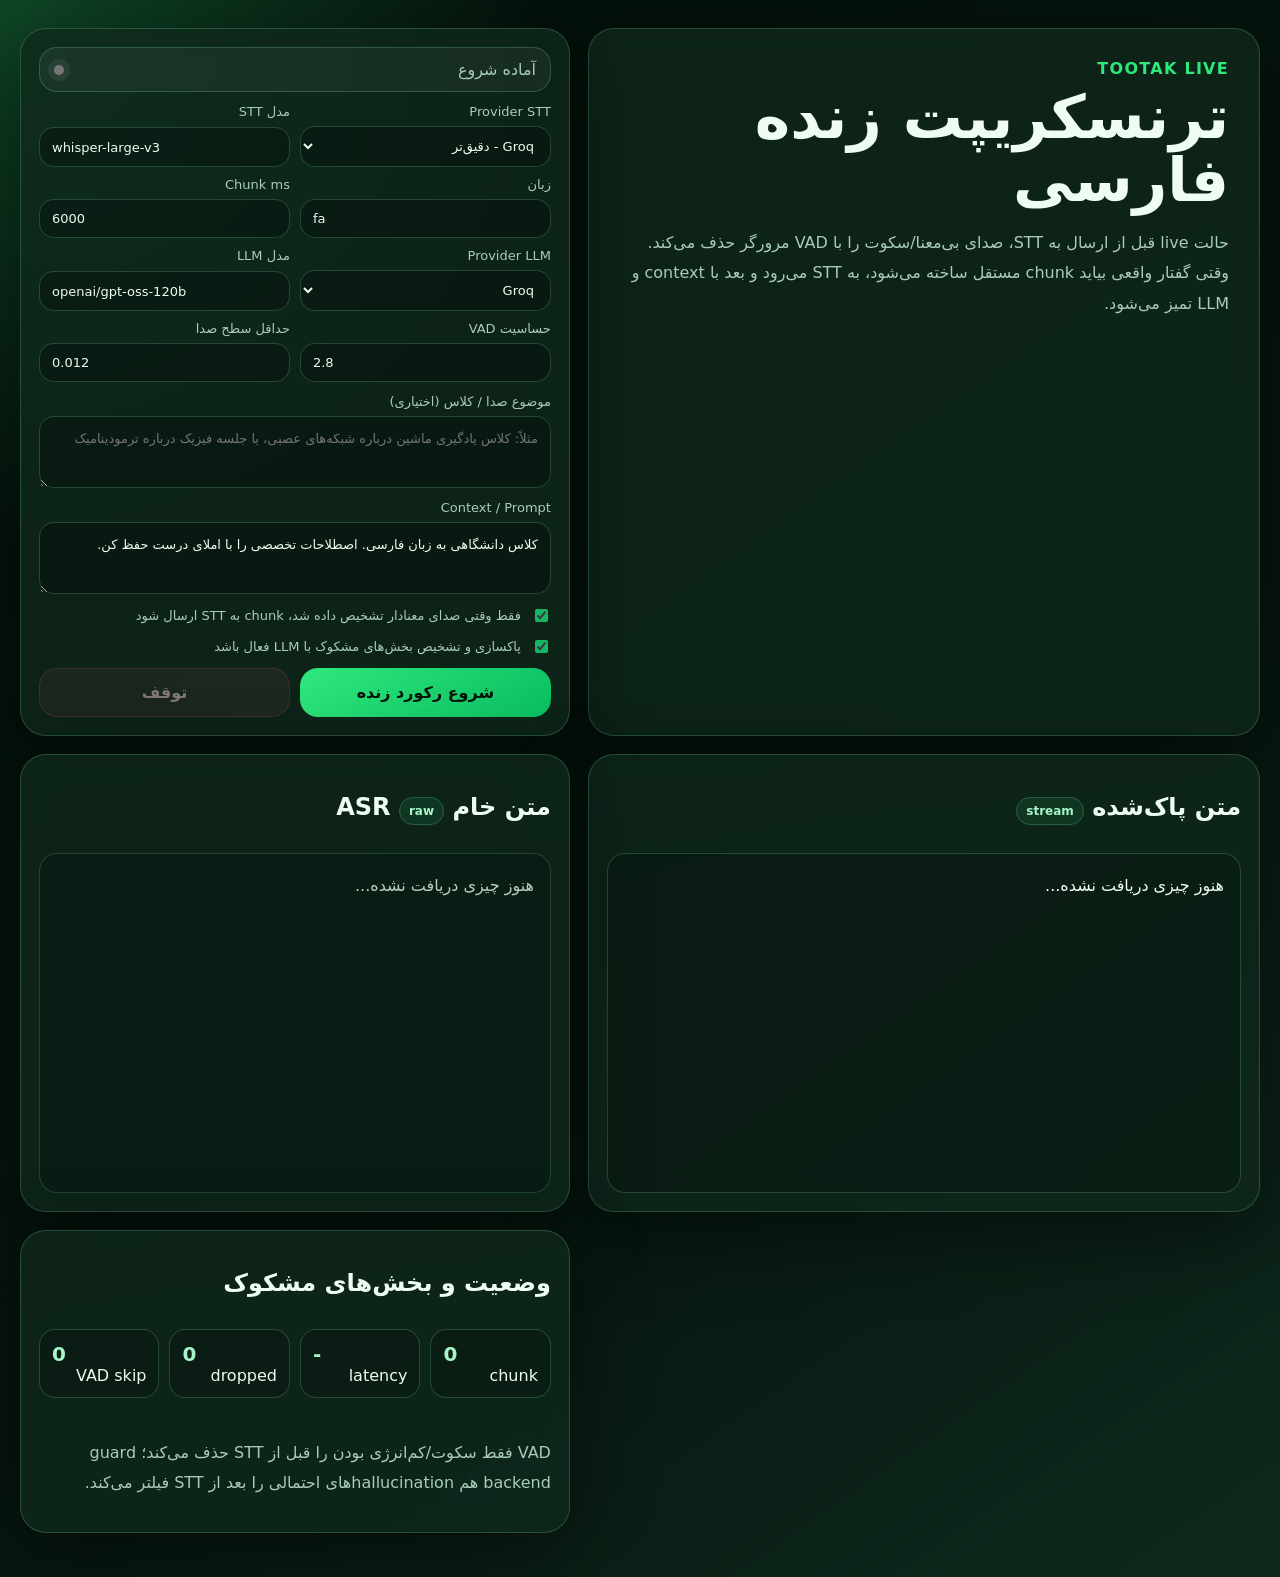
==== commit 9e94f237: "Add browser VAD for live transcription" ====
--- a/api/app/ui/live.html
+++ b/api/app/ui/live.html
@@ -5,13 +5,13 @@
   <meta name="viewport" content="width=device-width, initial-scale=1" />
   <title>Tootak Live</title>
   <style>
-    :root{--bg:#07150f;--card:#10281ccc;--card2:#143d2bcc;--green:#2ee87b;--soft:#a6f6c8;--text:#eefcf3;--muted:#a9cdb8;--warn:#ffd166;--danger:#ff6b6b;--border:#8bffc033;font-family:Vazirmatn,IRANSans,system-ui,sans-serif}*{box-sizing:border-box}body{margin:0;min-height:100vh;background:radial-gradient(circle at top left,#2ee87b40,transparent 34rem),linear-gradient(145deg,#04100a,#07150f 60%,#0e2a1d);color:var(--text)}.wrap{width:min(1240px,calc(100% - 32px));margin:auto;padding:28px 0 44px}.hero,.main{display:grid;grid-template-columns:1.1fr .9fr;gap:18px}.card{background:var(--card);border:1px solid var(--border);border-radius:26px;box-shadow:0 22px 80px #0007;backdrop-filter:blur(16px)}.intro{padding:30px}.kicker{color:var(--green);font-weight:900;letter-spacing:.08em}h1{font-size:clamp(34px,5vw,60px);margin:8px 0 12px;line-height:1.05}p{color:var(--muted);line-height:1.9}.controls,.panel{padding:18px;display:grid;gap:12px}.status{display:flex;justify-content:space-between;align-items:center;padding:12px 14px;border:1px solid var(--border);border-radius:18px;background:#ffffff0c;color:var(--muted)}.dot{width:10px;height:10px;border-radius:50%;background:#777;box-shadow:0 0 0 6px #fff1}.dot.on{background:var(--green);box-shadow:0 0 0 8px #2ee87b24}.dot.warn{background:var(--warn)}.grid{display:grid;grid-template-columns:repeat(2,minmax(0,1fr));gap:10px}label{display:grid;gap:7px;color:var(--muted);font-size:13px}input,select,textarea{width:100%;padding:11px 12px;border-radius:15px;border:1px solid var(--border);background:#0004;color:var(--text);font:inherit;outline:none}textarea{min-height:72px;resize:vertical;line-height:1.7}.check{display:flex;gap:10px;align-items:center}.check input{width:auto;accent-color:#13b766}.buttons{display:grid;grid-template-columns:1fr 1fr;gap:10px}button{border:0;border-radius:18px;padding:14px 16px;font:inherit;font-weight:900;cursor:pointer}.start{background:linear-gradient(135deg,var(--green),#0bbf63);color:#03130a}.stop{background:#ff6b6b22;color:#ffd4d4;border:1px solid #ff6b6b55}button:disabled{opacity:.48;cursor:not-allowed}.main{margin-top:18px;align-items:start}.transcript{min-height:340px;max-height:58vh;overflow:auto;white-space:pre-wrap;line-height:2.05;background:#0003;border:1px solid var(--border);border-radius:18px;padding:16px}.raw{color:#cfe8d6;opacity:.88}.side{display:grid;gap:18px}.tag{font-size:12px;color:var(--soft);background:#2ee87b18;border:1px solid var(--border);padding:6px 9px;border-radius:999px}.events{display:grid;gap:8px;max-height:230px;overflow:auto}.event{padding:10px 12px;border-radius:14px;background:#fff1;border:1px solid var(--border);color:var(--muted);font-size:13px;line-height:1.6}.event.warn{color:#ffe5a0;border-color:#ffd16655}.event.error{color:#ffc7c7;border-color:#ff6b6b66}.metrics{display:grid;grid-template-columns:repeat(3,1fr);gap:10px}.metric{background:#0003;border:1px solid var(--border);border-radius:16px;padding:12px}.metric b{display:block;color:var(--soft);font-size:20px;direction:ltr}@media(max-width:920px){.hero,.main,.grid,.buttons{grid-template-columns:1fr}}
+    :root{--bg:#07150f;--card:#10281ccc;--card2:#143d2bcc;--green:#2ee87b;--soft:#a6f6c8;--text:#eefcf3;--muted:#a9cdb8;--warn:#ffd166;--danger:#ff6b6b;--border:#8bffc033;font-family:Vazirmatn,IRANSans,system-ui,sans-serif}*{box-sizing:border-box}body{margin:0;min-height:100vh;background:radial-gradient(circle at top left,#2ee87b40,transparent 34rem),linear-gradient(145deg,#04100a,#07150f 60%,#0e2a1d);color:var(--text)}.wrap{width:min(1240px,calc(100% - 32px));margin:auto;padding:28px 0 44px}.hero,.main{display:grid;grid-template-columns:1.1fr .9fr;gap:18px}.card{background:var(--card);border:1px solid var(--border);border-radius:26px;box-shadow:0 22px 80px #0007;backdrop-filter:blur(16px)}.intro{padding:30px}.kicker{color:var(--green);font-weight:900;letter-spacing:.08em}h1{font-size:clamp(34px,5vw,60px);margin:8px 0 12px;line-height:1.05}p{color:var(--muted);line-height:1.9}.controls,.panel{padding:18px;display:grid;gap:12px}.status{display:flex;justify-content:space-between;align-items:center;padding:12px 14px;border:1px solid var(--border);border-radius:18px;background:#ffffff0c;color:var(--muted)}.dot{width:10px;height:10px;border-radius:50%;background:#777;box-shadow:0 0 0 6px #fff1}.dot.on{background:var(--green);box-shadow:0 0 0 8px #2ee87b24}.dot.warn{background:var(--warn)}.grid{display:grid;grid-template-columns:repeat(2,minmax(0,1fr));gap:10px}label{display:grid;gap:7px;color:var(--muted);font-size:13px}input,select,textarea{width:100%;padding:11px 12px;border-radius:15px;border:1px solid var(--border);background:#0004;color:var(--text);font:inherit;outline:none}textarea{min-height:72px;resize:vertical;line-height:1.7}.check{display:flex;gap:10px;align-items:center}.check input{width:auto;accent-color:#13b766}.buttons{display:grid;grid-template-columns:1fr 1fr;gap:10px}button{border:0;border-radius:18px;padding:14px 16px;font:inherit;font-weight:900;cursor:pointer}.start{background:linear-gradient(135deg,var(--green),#0bbf63);color:#03130a}.stop{background:#ff6b6b22;color:#ffd4d4;border:1px solid #ff6b6b55}button:disabled{opacity:.48;cursor:not-allowed}.main{margin-top:18px;align-items:start}.transcript{min-height:340px;max-height:58vh;overflow:auto;white-space:pre-wrap;line-height:2.05;background:#0003;border:1px solid var(--border);border-radius:18px;padding:16px}.raw{color:#cfe8d6;opacity:.88}.side{display:grid;gap:18px}.tag{font-size:12px;color:var(--soft);background:#2ee87b18;border:1px solid var(--border);padding:6px 9px;border-radius:999px}.events{display:grid;gap:8px;max-height:230px;overflow:auto}.event{padding:10px 12px;border-radius:14px;background:#fff1;border:1px solid var(--border);color:var(--muted);font-size:13px;line-height:1.6}.event.warn{color:#ffe5a0;border-color:#ffd16655}.event.error{color:#ffc7c7;border-color:#ff6b6b66}.metrics{display:grid;grid-template-columns:repeat(4,1fr);gap:10px}.metric{background:#0003;border:1px solid var(--border);border-radius:16px;padding:12px}.metric b{display:block;color:var(--soft);font-size:20px;direction:ltr}@media(max-width:920px){.hero,.main,.grid,.buttons{grid-template-columns:1fr}.metrics{grid-template-columns:repeat(2,1fr)}}
   </style>
 </head>
 <body>
   <div class="wrap">
     <section class="hero">
-      <div class="card intro"><div class="kicker">TOOTAK LIVE</div><h1>ترنسکریپت زنده فارسی</h1><p>حالت پیش‌فرض روی دقت بالاتر تنظیم شده: مدل دقیق‌تر، chunk بلندتر و ارسال موضوع اختیاری به STT و LLM برای فهم بهتر اصطلاحات و جمله‌های ناقص.</p></div>
+      <div class="card intro"><div class="kicker">TOOTAK LIVE</div><h1>ترنسکریپت زنده فارسی</h1><p>حالت live قبل از ارسال به STT، صدای بی‌معنا/سکوت را با VAD مرورگر حذف می‌کند. وقتی گفتار واقعی بیاید chunk مستقل ساخته می‌شود، به STT می‌رود و بعد با context و LLM تمیز می‌شود.</p></div>
       <div class="card controls">
         <div class="status"><span id="statusText">آماده شروع</span><i id="statusDot" class="dot"></i></div>
         <div class="grid">
@@ -21,20 +21,23 @@
           <label>Chunk ms<input id="chunkMs" value="6000" type="number" min="3000" step="500" dir="ltr"></label>
           <label>Provider LLM<select id="llmProvider"><option value="groq" selected>Groq</option><option value="openai">OpenAI-compatible</option><option value="custom">Custom</option></select></label>
           <label>مدل LLM<input id="llmModel" value="openai/gpt-oss-120b" dir="ltr"></label>
+          <label>حساسیت VAD<input id="vadMultiplier" value="2.8" type="number" min="1.4" max="6" step="0.1" dir="ltr"></label>
+          <label>حداقل سطح صدا<input id="vadMinRms" value="0.012" type="number" min="0.001" max="0.08" step="0.001" dir="ltr"></label>
         </div>
         <label>موضوع صدا / کلاس (اختیاری)<textarea id="audioTopic" placeholder="مثلاً: کلاس یادگیری ماشین درباره شبکه‌های عصبی، یا جلسه فیزیک درباره ترمودینامیک"></textarea></label>
         <label>Context / Prompt<textarea id="prompt">کلاس دانشگاهی به زبان فارسی. اصطلاحات تخصصی را با املای درست حفظ کن.</textarea></label>
+        <label class="check"><input id="vadEnabled" type="checkbox" checked> فقط وقتی صدای معنادار تشخیص داده شد، chunk به STT ارسال شود</label>
         <label class="check"><input id="llmEnabled" type="checkbox" checked> پاکسازی و تشخیص بخش‌های مشکوک با LLM فعال باشد</label>
         <div class="buttons"><button id="startBtn" class="start">شروع رکورد زنده</button><button id="stopBtn" class="stop" disabled>توقف</button></div>
       </div>
     </section>
     <section class="main">
       <div class="card panel"><h2>متن پاک‌شده <span class="tag">stream</span></h2><div id="cleanTranscript" class="transcript">هنوز چیزی دریافت نشده...</div></div>
-      <div class="side"><div class="card panel"><h2>متن خام ASR <span class="tag">raw</span></h2><div id="rawTranscript" class="transcript raw">هنوز چیزی دریافت نشده...</div></div><div class="card panel"><h2>وضعیت و بخش‌های مشکوک</h2><div class="metrics"><div class="metric"><b id="chunksCount">0</b><span>chunk</span></div><div class="metric"><b id="lastLatency">-</b><span>latency</span></div><div class="metric"><b id="droppedCount">0</b><span>dropped</span></div></div><div id="events" class="events"></div><p>اگر provider ابری استفاده می‌کنی، صدا/متن به آن provider ارسال می‌شود.</p></div></div>
+      <div class="side"><div class="card panel"><h2>متن خام ASR <span class="tag">raw</span></h2><div id="rawTranscript" class="transcript raw">هنوز چیزی دریافت نشده...</div></div><div class="card panel"><h2>وضعیت و بخش‌های مشکوک</h2><div class="metrics"><div class="metric"><b id="chunksCount">0</b><span>chunk</span></div><div class="metric"><b id="lastLatency">-</b><span>latency</span></div><div class="metric"><b id="droppedCount">0</b><span>dropped</span></div><div class="metric"><b id="skippedCount">0</b><span>VAD skip</span></div></div><div id="events" class="events"></div><p>VAD فقط سکوت/کم‌انرژی بودن را قبل از STT حذف می‌کند؛ guard backend هم hallucinationهای احتمالی را بعد از STT فیلتر می‌کند.</p></div></div>
     </section>
   </div>
 <script>
-const $=id=>document.getElementById(id);const state={ws:null,recorder:null,stream:null,chunks:0,dropped:0,cleanEmpty:true,rawEmpty:true,recording:false,chunkTimer:null,mimeType:''};
+const $=id=>document.getElementById(id);const state={ws:null,recorder:null,stream:null,chunks:0,dropped:0,skipped:0,cleanEmpty:true,rawEmpty:true,recording:false,chunkTimer:null,mimeType:'',audioContext:null,analyser:null,vadTimer:null,vadData:null,vad:{noiseFloor:0.006,threshold:0.018,lastRms:0,peak:0,speechHits:0,totalHits:0,calibratingUntil:0}};
 function setStatus(t,m='idle'){$('statusText').textContent=t;$('statusDot').className='dot'+(m==='on'?' on':m==='warn'?' warn':'')}
 function addEvent(t,k='info'){const e=document.createElement('div');e.className='event '+(k==='warning'?'warn':k==='error'?'error':'');e.textContent=new Date().toLocaleTimeString('fa-IR')+' — '+t;$('events').prepend(e)}
 function explainMicError(err){const n=err&&err.name?err.name:'';if(n==='NotFoundError'||n==='DevicesNotFoundError')return 'میکروفون پیدا نشد. اگر روی PC هستی، میکروفون/درایور/تنظیمات Sound ویندوز را چک کن یا یک هدست وصل کن.';if(n==='NotAllowedError'||n==='PermissionDeniedError')return 'اجازه دسترسی به میکروفون رد شده. از کنار آدرس سایت در مرورگر، Mic permission را Allow کن.';if(n==='NotReadableError'||n==='TrackStartError')return 'میکروفون توسط برنامه دیگری درگیر است یا ویندوز اجازه استفاده نمی‌دهد.';if(n==='SecurityError')return 'مرورگر به دلیل امنیتی اجازه میکروفون نمی‌دهد. صفحه باید روی localhost یا HTTPS باز شود.';return 'شروع live ناموفق بود: '+(err&&err.message?err.message:n||'خطای نامشخص میکروفون')}
@@ -42,12 +45,17 @@
 function wsUrl(){return `${location.protocol==='https:'?'wss':'ws'}://${location.host}/live/ws`}
 function bestMimeType(){const c=['audio/webm;codecs=opus','audio/webm','audio/ogg;codecs=opus','audio/mp4'];return c.find(x=>window.MediaRecorder&&MediaRecorder.isTypeSupported(x))||''}
 function getChunkMs(){return Math.max(3000,Number($('chunkMs').value||6000))}
+function readRms(){if(!state.analyser||!state.vadData)return 0;state.analyser.getByteTimeDomainData(state.vadData);let sum=0;for(let i=0;i<state.vadData.length;i++){const v=(state.vadData[i]-128)/128;sum+=v*v}return Math.sqrt(sum/state.vadData.length)}
+function resetChunkVad(){state.vad.peak=0;state.vad.speechHits=0;state.vad.totalHits=0}
+function sampleVad(){const rms=readRms();state.vad.lastRms=rms;const minRms=Math.max(0.001,Number($('vadMinRms').value||0.012));const mult=Math.max(1.4,Number($('vadMultiplier').value||2.8));if(Date.now()<state.vad.calibratingUntil){state.vad.noiseFloor=state.vad.noiseFloor*0.9+rms*0.1;state.vad.threshold=Math.max(minRms,state.vad.noiseFloor*mult);return}state.vad.threshold=Math.max(minRms,state.vad.noiseFloor*mult);const speech=rms>state.vad.threshold;state.vad.totalHits++;state.vad.peak=Math.max(state.vad.peak,rms);if(speech)state.vad.speechHits++;else state.vad.noiseFloor=state.vad.noiseFloor*0.985+rms*0.015}
+async function setupVad(stream){try{const Ctx=window.AudioContext||window.webkitAudioContext;if(!Ctx){addEvent('Web Audio API برای VAD در این مرورگر نیست؛ فیلتر سکوت سمت مرورگر غیرفعال شد.','warning');return}state.audioContext=new Ctx();if(state.audioContext.state==='suspended')await state.audioContext.resume();state.analyser=state.audioContext.createAnalyser();state.analyser.fftSize=1024;state.vadData=new Uint8Array(state.analyser.fftSize);const src=state.audioContext.createMediaStreamSource(stream);src.connect(state.analyser);state.vad.calibratingUntil=Date.now()+900;state.vadTimer=setInterval(sampleVad,80);addEvent('VAD فعال شد؛ چند لحظه اول برای کالیبراسیون نویز محیط استفاده می‌شود.')}catch(err){addEvent('فعال‌سازی VAD ناموفق بود: '+err.message,'warning')}}
+function shouldSendCurrentChunk(blob){if(!$('vadEnabled').checked)return true;if(!state.analyser||state.vad.totalHits<4)return true;const enoughSpeech=state.vad.speechHits>=3;const strongPeak=state.vad.peak>=state.vad.threshold*1.15;const bigEnough=blob&&blob.size>1800;if(enoughSpeech&&strongPeak&&bigEnough)return true;state.skipped++;$('skippedCount').textContent=state.skipped;if(state.skipped===1||state.skipped%5===0)addEvent(`chunk بی‌صدا/کم‌انرژی ارسال نشد. rms=${state.vad.lastRms.toFixed(4)} threshold=${state.vad.threshold.toFixed(4)}`,'warning');setStatus('منتظر صدای معنادار...','warn');return false}
 function sendBlob(blob){if(!blob||blob.size===0||state.ws?.readyState!==WebSocket.OPEN)return;blob.arrayBuffer().then(buf=>state.ws?.readyState===WebSocket.OPEN&&state.ws.send(buf)).catch(err=>addEvent('ارسال chunk ناموفق بود: '+err.message,'error'))}
-function startStandaloneChunk(){if(!state.recording||!state.stream||state.ws?.readyState!==WebSocket.OPEN)return;let parts=[];try{state.recorder=new MediaRecorder(state.stream,state.mimeType?{mimeType:state.mimeType}:undefined)}catch(err){addEvent('ساخت recorder ناموفق بود: '+err.message,'error');stopLive();return}state.recorder.ondataavailable=ev=>{if(ev.data&&ev.data.size>0)parts.push(ev.data)};state.recorder.onerror=ev=>addEvent('خطای recorder: '+(ev.error?.message||ev.type),'error');state.recorder.onstop=()=>{const blob=new Blob(parts,{type:state.mimeType||'audio/webm'});sendBlob(blob);parts=[];if(state.recording){state.chunkTimer=setTimeout(startStandaloneChunk,30)}};state.recorder.start();state.chunkTimer=setTimeout(()=>{try{if(state.recorder&&state.recorder.state==='recording')state.recorder.stop()}catch(err){addEvent('توقف chunk ناموفق بود: '+err.message,'error')}},getChunkMs())}
-async function startLive(){if(!navigator.mediaDevices?.getUserMedia){addEvent('این مرورگر یا این صفحه دسترسی getUserMedia ندارد؛ از Chrome/Edge و localhost یا HTTPS استفاده کن.','error');return}$('startBtn').disabled=true;setStatus('در حال گرفتن اجازه میکروفون...','warn');try{state.mimeType=bestMimeType();state.stream=await navigator.mediaDevices.getUserMedia({audio:{echoCancellation:true,noiseSuppression:true,autoGainControl:true}});state.ws=new WebSocket(wsUrl());state.ws.binaryType='arraybuffer';state.ws.onopen=()=>{state.ws.send(JSON.stringify({type:'start',provider:$('provider').value,stt_model:$('sttModel').value.trim(),language:$('language').value.trim()||'fa',audio_topic:$('audioTopic').value.trim(),prompt:$('prompt').value.trim(),mime_type:state.mimeType||'audio/webm',llm_enabled:$('llmEnabled').checked,llm_provider:$('llmProvider').value,llm_model:$('llmModel').value.trim()}));state.recording=true;startStandaloneChunk();$('stopBtn').disabled=false;setStatus('در حال ضبط و ارسال زنده','on');addEvent('جلسه live شروع شد. فرمت: '+(state.mimeType||'default')+'؛ حالت دقت بالاتر فعال است و هر chunk فایل مستقل است.')};state.ws.onmessage=ev=>handleServerMessage(JSON.parse(ev.data));state.ws.onerror=()=>addEvent('خطای WebSocket. تنظیمات provider/key را چک کن.','error');state.ws.onclose=()=>{setStatus('اتصال بسته شد');cleanupMedia();$('startBtn').disabled=false;$('stopBtn').disabled=true}}catch(err){addEvent(explainMicError(err),'error');setStatus('خطا');cleanupMedia();$('startBtn').disabled=false}}
-function handleServerMessage(m){if(m.type==='ready')addEvent('backend آماده است.');if(m.type==='queued')setStatus(`صف پردازش: ${m.queue_size}`,'on');if(m.type==='processing')setStatus(`پردازش chunk ${m.chunk_index}`,'on');if(m.type==='warning'){state.dropped=m.dropped_chunks??state.dropped;$('droppedCount').textContent=state.dropped;addEvent(m.message||'هشدار','warning')}if(m.type==='fatal'){addEvent(m.message||'خطای جدی provider؛ ضبط متوقف شد.','error');setStatus('خطای provider');cleanupMedia();try{state.ws?.close()}catch(_){}$('startBtn').disabled=false;$('stopBtn').disabled=true}if(m.type==='error')addEvent(m.message||'خطا','error');if(m.type==='transcript'){state.chunks++;$('chunksCount').textContent=state.chunks;$('lastLatency').textContent=`${Math.round(m.timing_ms?.total||0)}ms`;appendText($('cleanTranscript'),m.clean_delta||m.clean_text,'cleanEmpty');appendText($('rawTranscript'),m.raw_delta||m.raw_text,'rawEmpty');const miss=Array.isArray(m.possible_missing_words)?m.possible_missing_words.filter(Boolean):[];const unc=Array.isArray(m.uncertain_spans)?m.uncertain_spans.filter(Boolean):[];const flags=Array.isArray(m.quality_flags)?m.quality_flags:[];if(miss.length||unc.length||flags.length)addEvent(`chunk ${m.chunk_index}: مشکوک=${unc.join('، ')||'-'} | افتاده=${miss.join('، ')||'-'}`,'warning');if(m.llm&&m.llm.enabled===false&&m.llm.reason)addEvent('LLM خاموش/ناموفق: '+m.llm.reason,'warning')}if(m.type==='done')addEvent('جلسه پایان یافت.')}
+function startStandaloneChunk(){if(!state.recording||!state.stream||state.ws?.readyState!==WebSocket.OPEN)return;let parts=[];resetChunkVad();try{state.recorder=new MediaRecorder(state.stream,state.mimeType?{mimeType:state.mimeType}:undefined)}catch(err){addEvent('ساخت recorder ناموفق بود: '+err.message,'error');stopLive();return}state.recorder.ondataavailable=ev=>{if(ev.data&&ev.data.size>0)parts.push(ev.data)};state.recorder.onerror=ev=>addEvent('خطای recorder: '+(ev.error?.message||ev.type),'error');state.recorder.onstop=()=>{const blob=new Blob(parts,{type:state.mimeType||'audio/webm'});if(shouldSendCurrentChunk(blob))sendBlob(blob);parts=[];if(state.recording){state.chunkTimer=setTimeout(startStandaloneChunk,30)}};state.recorder.start();state.chunkTimer=setTimeout(()=>{try{if(state.recorder&&state.recorder.state==='recording')state.recorder.stop()}catch(err){addEvent('توقف chunk ناموفق بود: '+err.message,'error')}},getChunkMs())}
+async function startLive(){if(!navigator.mediaDevices?.getUserMedia){addEvent('این مرورگر یا این صفحه دسترسی getUserMedia ندارد؛ از Chrome/Edge و localhost یا HTTPS استفاده کن.','error');return}$('startBtn').disabled=true;setStatus('در حال گرفتن اجازه میکروفون...','warn');try{state.mimeType=bestMimeType();state.stream=await navigator.mediaDevices.getUserMedia({audio:{echoCancellation:true,noiseSuppression:true,autoGainControl:true}});await setupVad(state.stream);state.ws=new WebSocket(wsUrl());state.ws.binaryType='arraybuffer';state.ws.onopen=()=>{state.ws.send(JSON.stringify({type:'start',provider:$('provider').value,stt_model:$('sttModel').value.trim(),language:$('language').value.trim()||'fa',audio_topic:$('audioTopic').value.trim(),prompt:$('prompt').value.trim(),mime_type:state.mimeType||'audio/webm',llm_enabled:$('llmEnabled').checked,llm_provider:$('llmProvider').value,llm_model:$('llmModel').value.trim()}));state.recording=true;startStandaloneChunk();$('stopBtn').disabled=false;setStatus('در حال ضبط؛ منتظر صدای معنادار','on');addEvent('جلسه live شروع شد. فرمت: '+(state.mimeType||'default')+'؛ VAD مرورگر فعال است و فقط chunkهای دارای صدای معنادار ارسال می‌شوند.')};state.ws.onmessage=ev=>handleServerMessage(JSON.parse(ev.data));state.ws.onerror=()=>addEvent('خطای WebSocket. تنظیمات provider/key را چک کن.','error');state.ws.onclose=()=>{setStatus('اتصال بسته شد');cleanupMedia();$('startBtn').disabled=false;$('stopBtn').disabled=true}}catch(err){addEvent(explainMicError(err),'error');setStatus('خطا');cleanupMedia();$('startBtn').disabled=false}}
+function handleServerMessage(m){if(m.type==='ready')addEvent('backend آماده است.');if(m.type==='queued')setStatus(`صف پردازش: ${m.queue_size}`,'on');if(m.type==='processing')setStatus(`پردازش chunk ${m.chunk_index}`,'on');if(m.type==='ignored_audio'){state.skipped++;$('skippedCount').textContent=state.skipped;if(state.skipped===1||state.skipped%5===0)addEvent(m.reason||'backend یک chunk بی‌صدا/نامعتبر را نادیده گرفت.','warning');return}if(m.type==='warning'){state.dropped=m.dropped_chunks??state.dropped;$('droppedCount').textContent=state.dropped;addEvent(m.message||'هشدار','warning')}if(m.type==='fatal'){addEvent(m.message||'خطای جدی provider؛ ضبط متوقف شد.','error');setStatus('خطای provider');cleanupMedia();try{state.ws?.close()}catch(_){}$('startBtn').disabled=false;$('stopBtn').disabled=true}if(m.type==='error')addEvent(m.message||'خطا','error');if(m.type==='transcript'){state.chunks++;$('chunksCount').textContent=state.chunks;$('lastLatency').textContent=`${Math.round(m.timing_ms?.total||0)}ms`;appendText($('cleanTranscript'),m.clean_delta||m.clean_text,'cleanEmpty');appendText($('rawTranscript'),m.raw_delta||m.raw_text,'rawEmpty');const miss=Array.isArray(m.possible_missing_words)?m.possible_missing_words.filter(Boolean):[];const unc=Array.isArray(m.uncertain_spans)?m.uncertain_spans.filter(Boolean):[];const flags=Array.isArray(m.quality_flags)?m.quality_flags:[];if(miss.length||unc.length||flags.length)addEvent(`chunk ${m.chunk_index}: مشکوک=${unc.join('، ')||'-'} | افتاده=${miss.join('، ')||'-'}`,'warning');if(m.llm&&m.llm.enabled===false&&m.llm.reason)addEvent('LLM خاموش/ناموفق: '+m.llm.reason,'warning')}if(m.type==='done')addEvent('جلسه پایان یافت.')}
 function stopLive(){state.recording=false;if(state.chunkTimer){clearTimeout(state.chunkTimer);state.chunkTimer=null}try{if(state.recorder&&state.recorder.state==='recording')state.recorder.stop()}catch(_){}if(state.ws?.readyState===WebSocket.OPEN){state.ws.send(JSON.stringify({type:'stop'}));setTimeout(()=>state.ws?.close(),700)}cleanupMedia();setStatus('در حال توقف...','warn')}
-function cleanupMedia(){state.recording=false;if(state.chunkTimer){clearTimeout(state.chunkTimer);state.chunkTimer=null}try{state.stream?.getTracks().forEach(t=>t.stop())}catch(_){}state.stream=null;state.recorder=null}
+function cleanupMedia(){state.recording=false;if(state.chunkTimer){clearTimeout(state.chunkTimer);state.chunkTimer=null}if(state.vadTimer){clearInterval(state.vadTimer);state.vadTimer=null}try{state.stream?.getTracks().forEach(t=>t.stop())}catch(_){}try{state.audioContext?.close()}catch(_){}state.stream=null;state.recorder=null;state.audioContext=null;state.analyser=null;state.vadData=null}
 $('startBtn').addEventListener('click',startLive);$('stopBtn').addEventListener('click',stopLive);$('provider').addEventListener('change',()=>{if($('provider').value==='groq')$('sttModel').value='whisper-large-v3'});
 </script>
 </body>
